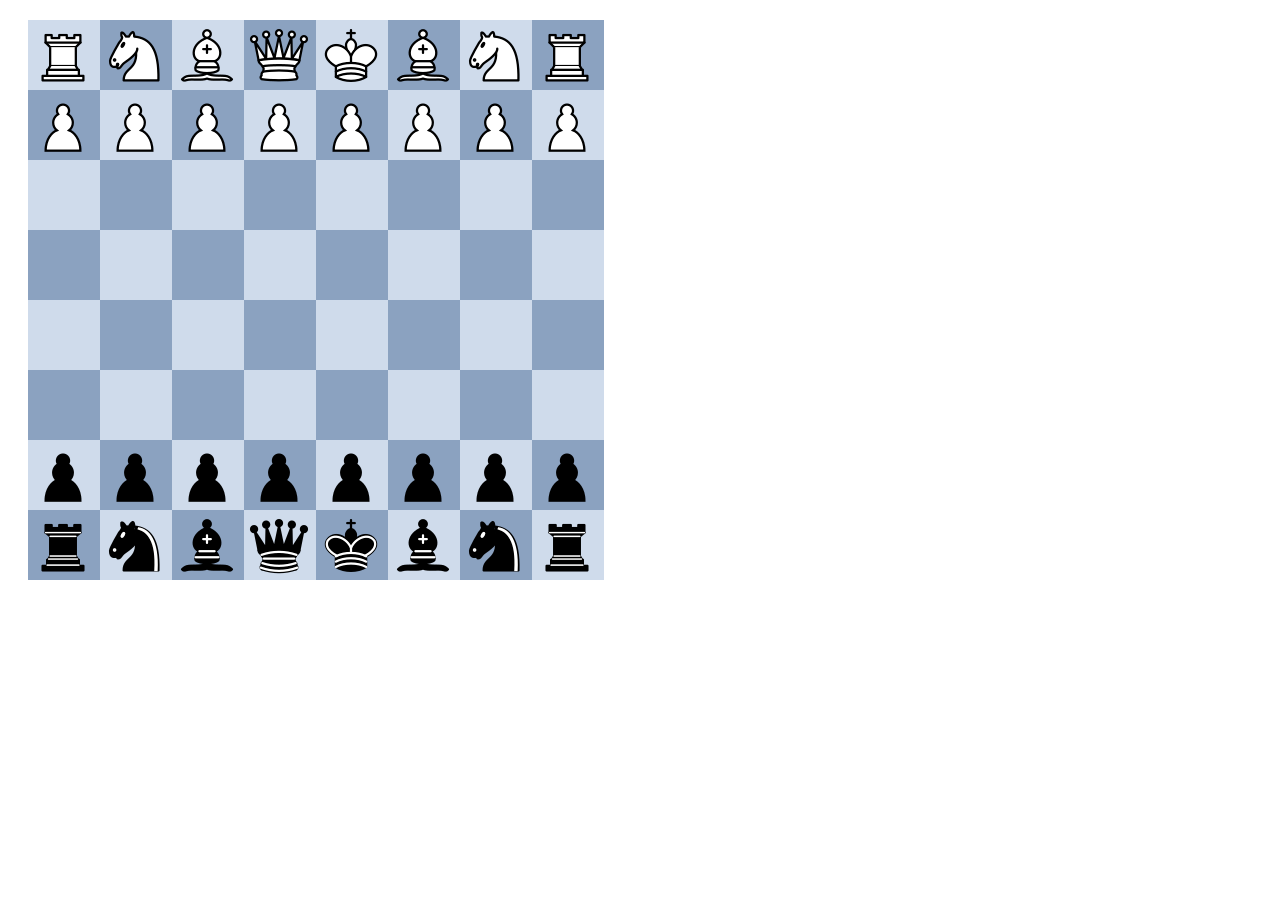
==== Chess/index.html @ 202fae78 "Directory changes, folders, etc" ====
<html>

<head>
  <meta charset="utf-8">
  <title>Chess</title>
  <link rel="icon" href="data:;base64,iVBORw0KGgo=">
  <meta name="viewport" content="width=device-width, initial-scale=1">
  <link rel="stylesheet" href="./css/styles.css" />
  <script src="./js/app.js"></script>
</head>

<body>
</body>

</html>
---- Chess/css/styles.css ----
table {
  border-collapse: collapse;
  margin: 20px;
}

.light-cell {
  background: #cfdbeb;
  width: 70px;
  height: 70px;
}

.dark-cell {
  background: #8ba2c0;
  width: 70px;
  height: 70px;
}

.selected {
  background-color: #414040;
}
.possible-move {
  background-color: #ea983a;
}
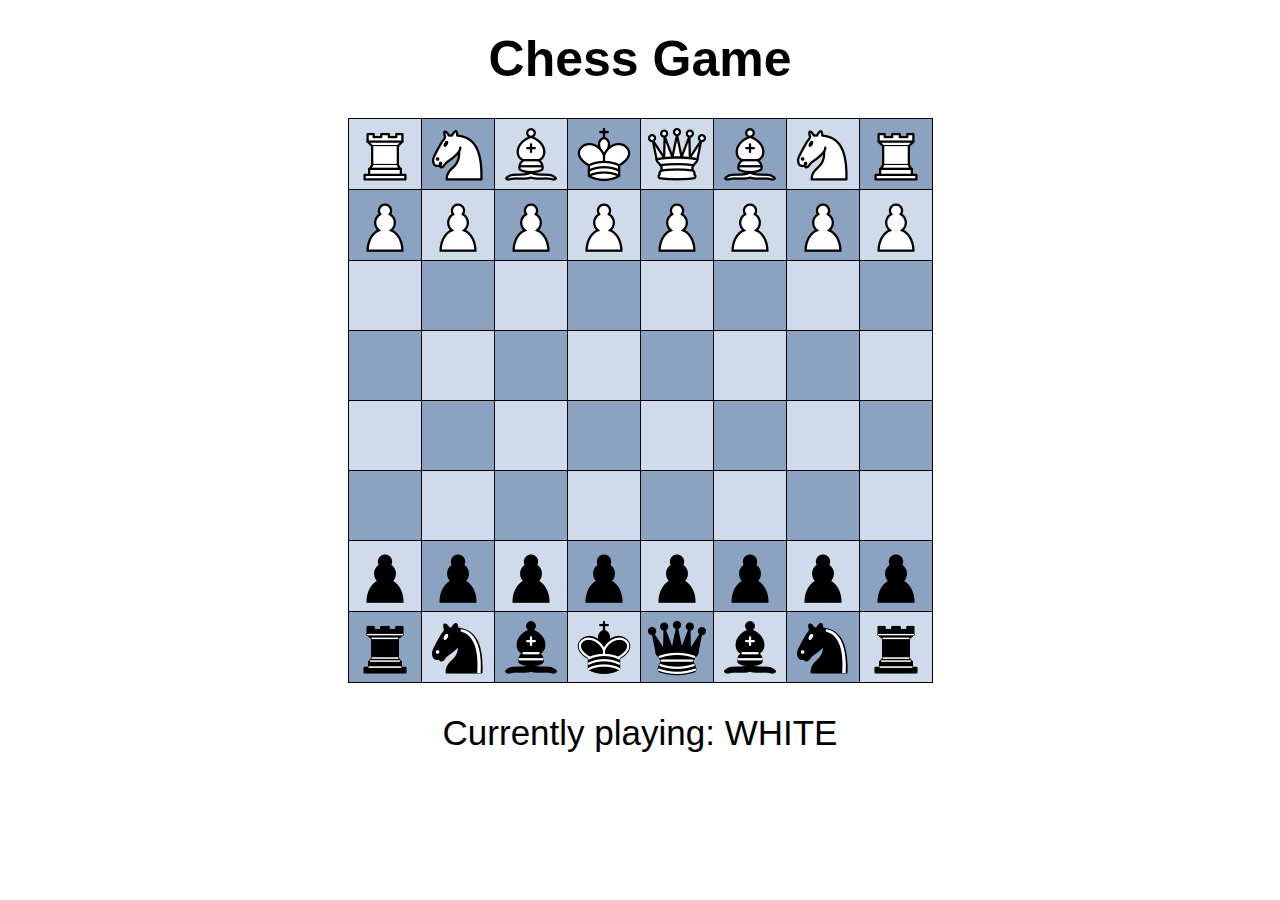
==== commit 3e53e98b: "Refactored JS files, added HTML elements" ====
--- a/Chess/index.html
+++ b/Chess/index.html
@@ -7,6 +7,10 @@
   <meta name="viewport" content="width=device-width, initial-scale=1">
   <link rel="stylesheet" href="./css/styles.css" />
   <script src="./js/app.js"></script>
+  <script src="./js/Piece.js"></script>
+  <script src="./js/BoardData.js"></script>
+  <script src="./js/Game.js"></script>
+
 </head>
 
 <body>
--- a/Chess/css/styles.css
+++ b/Chess/css/styles.css
@@ -1,6 +1,30 @@
+body {
+  background-color:#ffffff;
+}
+
 table {
+  margin: auto;
   border-collapse: collapse;
-  margin: 20px;
+}
+table,
+th,
+td {
+    border: 1px solid black;
+    text-align: center;
+}
+h1 {
+  text-align: center;
+	font-family: arial;
+  padding: 20px;
+  margin: 10px;
+  font-size: 50px;
+}
+.playing-now {
+  padding: 20px;
+  margin: 10px;
+  text-align: center;
+	font-family: arial;
+  font-size: 35px;
 }
 
 .light-cell {
@@ -20,4 +44,7 @@
 }
 .possible-move {
   background-color: #ea983a;
+}
+.enemy {
+  background-color: #e90f0f;
 }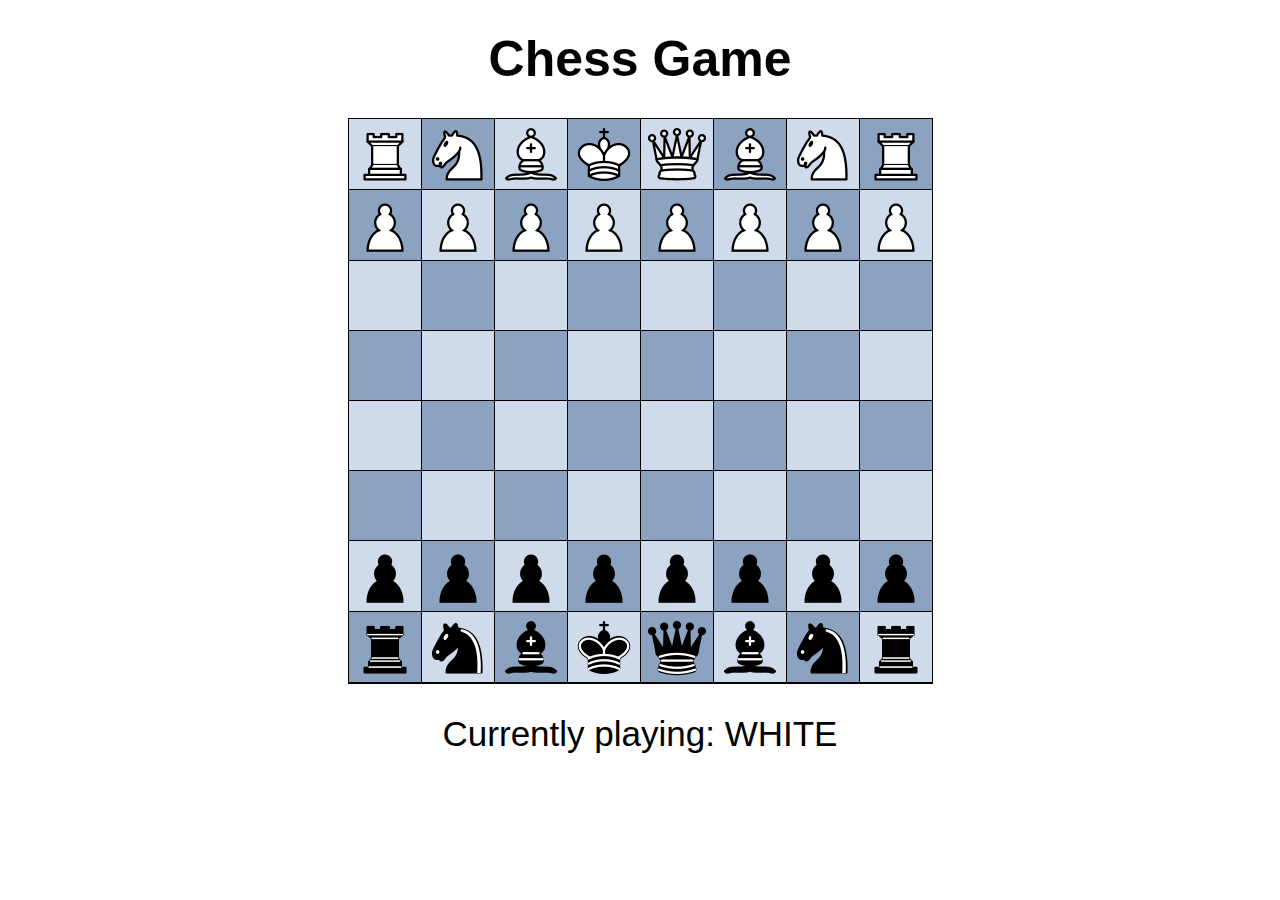
==== commit 31a841ad: "Refactoring JS & Css file, endgame functionality added" ====
--- a/Chess/index.html
+++ b/Chess/index.html
@@ -10,7 +10,6 @@
   <script src="./js/Piece.js"></script>
   <script src="./js/BoardData.js"></script>
   <script src="./js/Game.js"></script>
-
 </head>
 
 <body>
--- a/Chess/css/styles.css
+++ b/Chess/css/styles.css
@@ -1,10 +1,14 @@
 body {
   background-color:#ffffff;
+  user-select: none;
 }
-
+img {
+  -webkit-user-drag: none;
+}
 table {
   margin: auto;
   border-collapse: collapse;
+  position: relative;
 }
 table,
 th,
@@ -18,6 +22,13 @@
   padding: 20px;
   margin: 10px;
   font-size: 50px;
+}
+button {
+  padding: 10px;
+  margin: 10px;
+  text-align: center;
+	font-family: arial;
+  font-size: 20px;
 }
 .playing-now {
   padding: 20px;
@@ -47,4 +58,18 @@
 }
 .enemy {
   background-color: #e90f0f;
+}
+.winner-msg {
+  background-color: #ffffff;
+  position: absolute;
+  left: 50%;
+  top: 50%;
+  transform: translate(-50%, -50%);
+  background: white;
+  padding: 50;
+  border-radius: 10px;
+  width: max-content;
+  font-family: arial;
+  font-weight: bold;
+  font-size: 25;
 }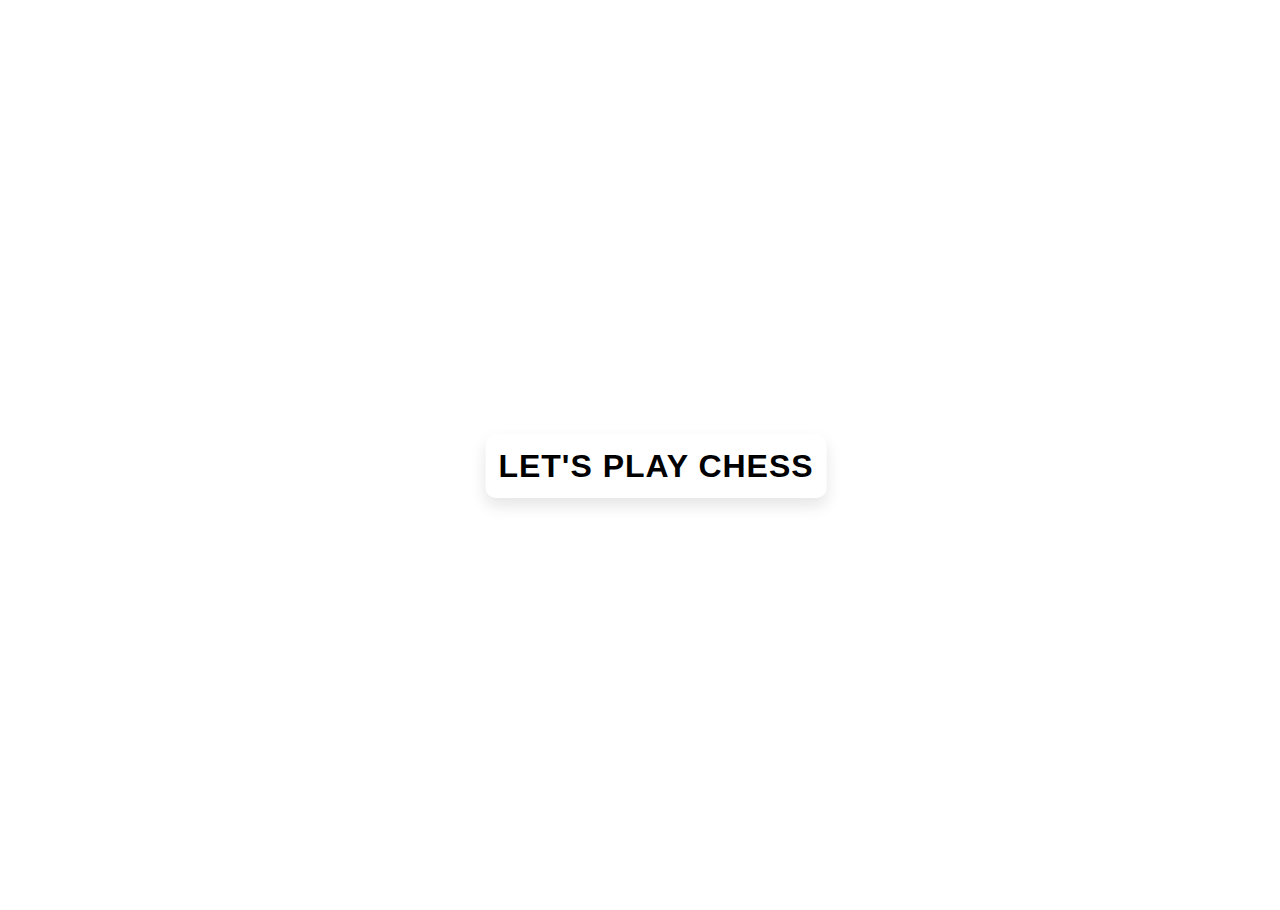
==== commit 459d0014: "Added start button, few css changes" ====
--- a/Chess/index.html
+++ b/Chess/index.html
@@ -11,7 +11,7 @@
   <script src="./js/BoardData.js"></script>
   <script src="./js/Game.js"></script>
 </head>
-
+  
 <body>
 </body>
 
--- a/Chess/css/styles.css
+++ b/Chess/css/styles.css
@@ -1,9 +1,18 @@
 body {
   background-color:#ffffff;
   user-select: none;
+  height: max-content;
+  width: auto;
+  display:flex; flex-direction:column; 
+  justify-content:flex-start;
+  align-items:center ;
+  min-height:100vh;
+  margin: 5px;
+
 }
 img {
   -webkit-user-drag: none;
+  height: 4.5vw;
 }
 table {
   margin: auto;
@@ -18,36 +27,57 @@
 }
 h1 {
   text-align: center;
-	font-family: arial;
-  padding: 20px;
-  margin: 10px;
-  font-size: 50px;
+	font-family: 'Segoe UI', Tahoma, Geneva, Verdana, sans-serif;
+  padding: 5px;
+  margin: 5px;
+  font-size: 3vw;
 }
 button {
-  padding: 10px;
-  margin: 10px;
-  text-align: center;
-	font-family: arial;
-  font-size: 20px;
+  margin: 1rem;
+  width: 30vw;
+  height: 5vw;
+  font-family:'Segoe UI', Tahoma, Geneva, Verdana, sans-serif;
+  font-size: 2vw;
+  text-transform: uppercase;
+  letter-spacing: 1px;
+  font-weight: 650;
+  color: #000;
+  background-color: #cfdbeb;
+  border: none;
+  border-radius: 45px;
+  box-shadow: 0px 8px 15px rgba(0, 0, 0, 0.1);
+  transition: all 0.3s ease 0s;
+  cursor: pointer;
+  outline: none;
+  }
+
+button:hover {
+  background-color: #8ba2c0;
+  box-shadow: 0px 15px 20px (46, 229, 156, 0.4);
+}
+.end-container {
+  width: auto;
 }
 .playing-now {
   padding: 20px;
   margin: 10px;
   text-align: center;
-	font-family: arial;
-  font-size: 35px;
+	font-family: 'Segoe UI', Tahoma, Geneva, Verdana, sans-serif;
+  font-size: 3vw;
+  background: #cfdbeb;
+  font-weight: 650;
+  border-radius: 10px;
 }
 
 .light-cell {
   background: #cfdbeb;
-  width: 70px;
-  height: 70px;
 }
-
 .dark-cell {
   background: #8ba2c0;
-  width: 70px;
-  height: 70px;
+}
+.dark-cell, .light-cell {
+  width: 5vw;
+  height: 5.5vw;
 }
 
 .selected {
@@ -59,17 +89,18 @@
 .enemy {
   background-color: #e90f0f;
 }
-.winner-msg {
+.winner-msg, .start-button {
   background-color: #ffffff;
   position: absolute;
   left: 50%;
   top: 50%;
   transform: translate(-50%, -50%);
   background: white;
-  padding: 50;
+  padding: 1vw;
   border-radius: 10px;
   width: max-content;
-  font-family: arial;
+  font-family: 'Segoe UI', Tahoma, Geneva, Verdana, sans-serif;
   font-weight: bold;
-  font-size: 25;
+  font-size: 2.5vw;
+  display: inline-block;
 }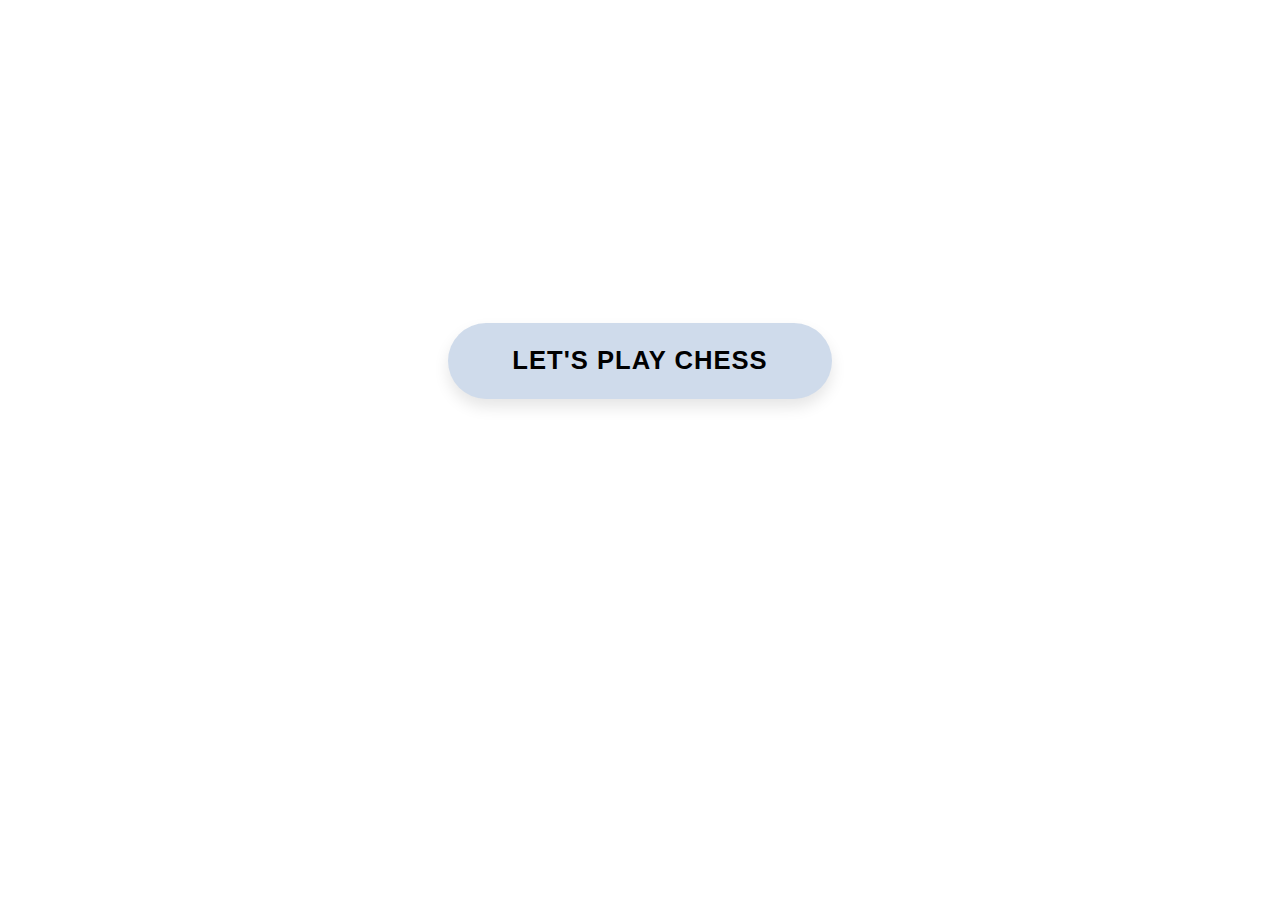
==== commit 3fb756bb: "Formatted files, minor syntax changes" ====
--- a/Chess/index.html
+++ b/Chess/index.html
@@ -11,8 +11,8 @@
   <script src="./js/BoardData.js"></script>
   <script src="./js/Game.js"></script>
 </head>
-  
+
 <body>
 </body>
 
-</html>
+</html>--- a/Chess/css/styles.css
+++ b/Chess/css/styles.css
@@ -1,42 +1,48 @@
 body {
-  background-color:#ffffff;
+  background-color: #ffffff;
   user-select: none;
   height: max-content;
   width: auto;
-  display:flex; flex-direction:column; 
-  justify-content:flex-start;
-  align-items:center ;
-  min-height:100vh;
+  display: flex;
+  flex-direction: column;
+  justify-content: flex-start;
+  align-items: center;
+  min-height: 100vh;
   margin: 5px;
 
 }
+
 img {
   -webkit-user-drag: none;
   height: 4.5vw;
 }
+
 table {
   margin: auto;
   border-collapse: collapse;
   position: relative;
 }
+
 table,
 th,
 td {
-    border: 1px solid black;
-    text-align: center;
+  border: 1px solid black;
+  text-align: center;
 }
+
 h1 {
   text-align: center;
-	font-family: 'Segoe UI', Tahoma, Geneva, Verdana, sans-serif;
+  font-family: 'Segoe UI', Tahoma, Geneva, Verdana, sans-serif;
   padding: 5px;
   margin: 5px;
   font-size: 3vw;
 }
+
 button {
   margin: 1rem;
   width: 30vw;
-  height: 5vw;
-  font-family:'Segoe UI', Tahoma, Geneva, Verdana, sans-serif;
+  height: 6vw;
+  font-family: 'Segoe UI', Tahoma, Geneva, Verdana, sans-serif;
   font-size: 2vw;
   text-transform: uppercase;
   letter-spacing: 1px;
@@ -49,20 +55,22 @@
   transition: all 0.3s ease 0s;
   cursor: pointer;
   outline: none;
-  }
+}
 
 button:hover {
   background-color: #8ba2c0;
   box-shadow: 0px 15px 20px (46, 229, 156, 0.4);
 }
+
 .end-container {
   width: auto;
 }
+
 .playing-now {
   padding: 20px;
   margin: 10px;
   text-align: center;
-	font-family: 'Segoe UI', Tahoma, Geneva, Verdana, sans-serif;
+  font-family: 'Segoe UI', Tahoma, Geneva, Verdana, sans-serif;
   font-size: 3vw;
   background: #cfdbeb;
   font-weight: 650;
@@ -72,24 +80,30 @@
 .light-cell {
   background: #cfdbeb;
 }
+
 .dark-cell {
   background: #8ba2c0;
 }
-.dark-cell, .light-cell {
-  width: 5vw;
-  height: 5.5vw;
+
+.dark-cell,
+.light-cell {
+  min-width: 4vw;
+  height: 5vw;
 }
 
 .selected {
   background-color: #414040;
 }
+
 .possible-move {
   background-color: #ea983a;
 }
+
 .enemy {
   background-color: #e90f0f;
 }
-.winner-msg, .start-button {
+
+.winner-msg {
   background-color: #ffffff;
   position: absolute;
   left: 50%;
@@ -103,4 +117,8 @@
   font-weight: bold;
   font-size: 2.5vw;
   display: inline-block;
+}
+
+.start-button {
+  margin-top: 25%;
 }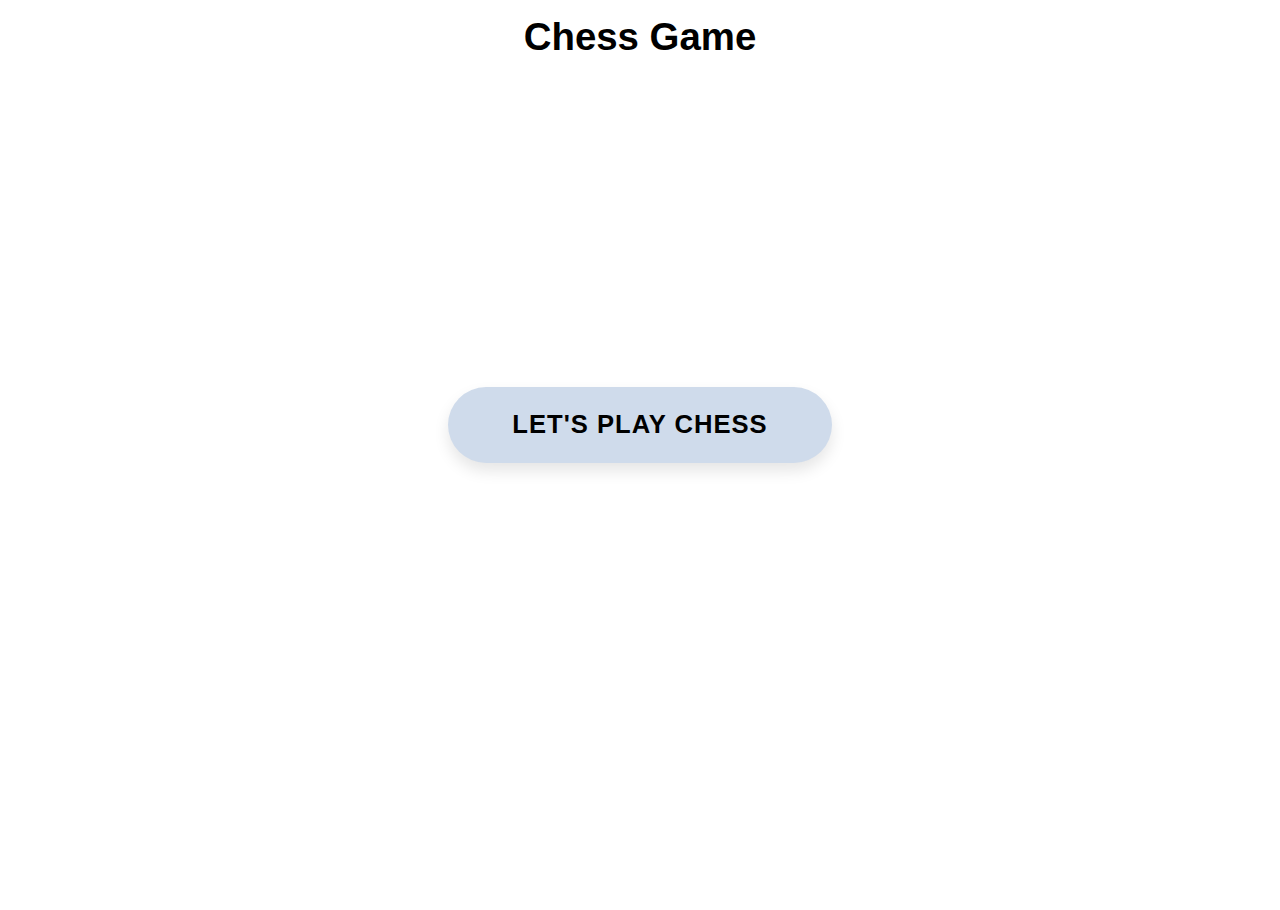
==== commit faa6fe70: "Added "Check" and "game status" bar" ====
--- a/Chess/index.html
+++ b/Chess/index.html
@@ -13,6 +13,9 @@
 </head>
 
 <body>
+  <h1>Chess Game
+    <div id = "game-status"></div>
+  </h1>
 </body>
 
 </html>--- a/Chess/css/styles.css
+++ b/Chess/css/styles.css
@@ -118,7 +118,17 @@
   font-size: 2.5vw;
   display: inline-block;
 }
-
+.check-msg {
+  transform: translate(-125%, -400%);
+  background: white;
+  padding: 1vw;
+  border-radius: 10px;
+  width: max-content;
+  font-family: 'Segoe UI', Tahoma, Geneva, Verdana, sans-serif;
+  font-weight: bold;
+  font-size: 2.5vw;
+  display: inline-block;
+}
 .start-button {
   margin-top: 25%;
 }